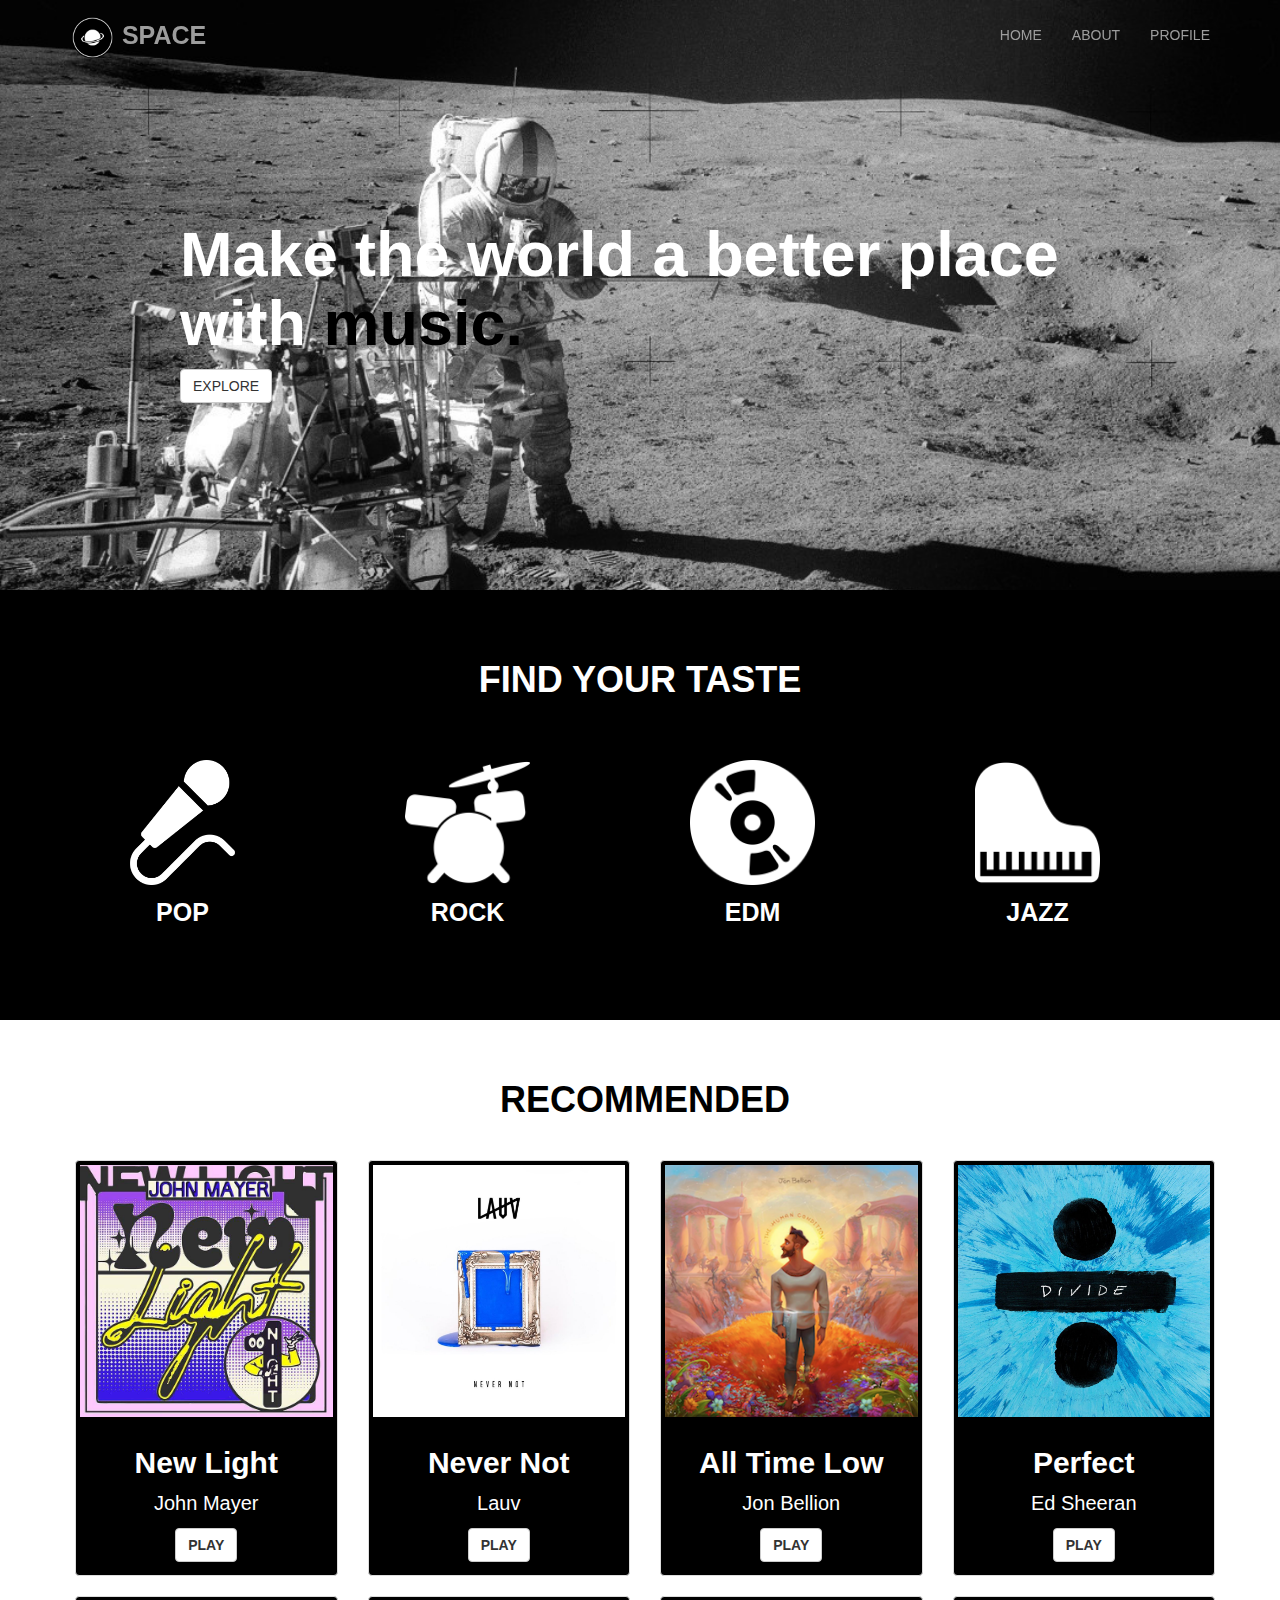
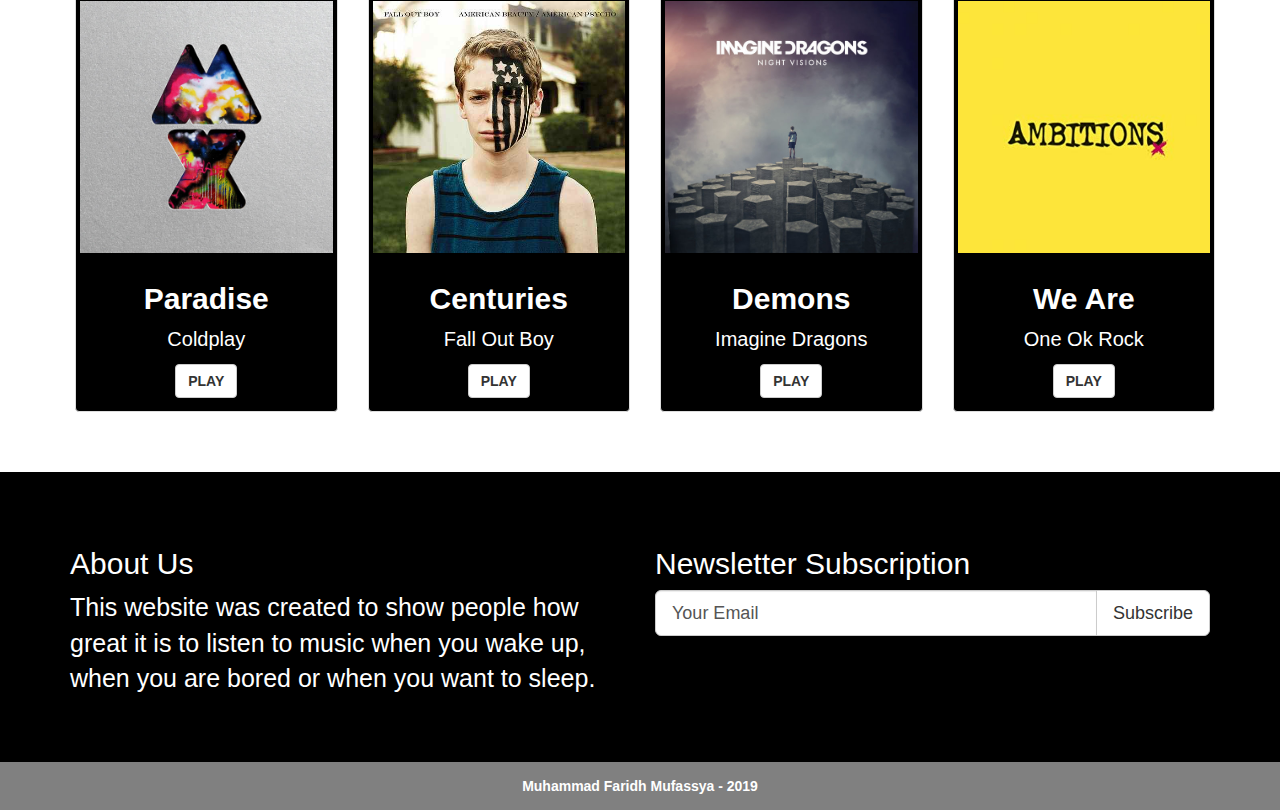
==== index.html @ abeb9b3a "first commit" ====
<!DOCTYPE html>
<html lang="en">
<head>
<meta charset="UTF-8">
	<title>Document</title>
	<link rel="stylesheet" type="text/css" href="css/bootstrap.min.css">
	<link rel="stylesheet" type="text/css" href="css/style.css">
	<link rel="stylesheet" href="https://use.fontawesome.com/releases/v5.6.3/css/all.css" integrity="sha384-UHRtZLI+pbxtHCWp1t77Bi1L4ZtiqrqD80Kn4Z8NTSRyMA2Fd33n5dQ8lWUE00s/" crossorigin="anonymous">
</head>
<body>
	<!--Navbar></!-->
	<nav class="navbar navbar-default navbar-inverse navbar-fixed-top">
		<div class="container">
			
			<div class="navbar-header">
				<button type="button" class="navbar-toggle collapsed" data-toggle="collapse" data-target="#bs-example-navbar-collapse-1" aria-expanded="false">
					<span class="sr-only">Toggle navigation</span>
					<span class="icon-bar"></span>
					<span class="icon-bar"></span>
					<span class="icon-bar"></span>
				</button>
				<a href="#" class="navbar-brand">
					<p><b><img src="img/logo.png" width="45px" height="45px" alt="logo"> SPACE</p></b>
				</a>
			</div>

			<div class="collapse navbar-collapse" id="bs-example-navbar-collapse-1">
				<ul class="nav navbar-nav navbar-right">
					<li><a class="h" href="index.html">HOME</a></li>
					<li><a class="a" href="#about">ABOUT</a></li>
					<li><a class="a" href="profil.html">PROFILE</a></li>
				</ul>
			</div>

		</div>
	</nav>
	<!--Navbar></!-->
	
	<!--Background></!-->
	<div id="background">
		<div class="jumbotron">
			<h1><b>Make the world a better place with<font color="black"> music.</font></h1></b>
			<p><a href="#" class="btn btn-default" role="button">EXPLORE</a></p>
		</div>
	</div>
	<!--Background></!-->

	<!--Taste></!-->
	<div id="taste">
		<div class="container atas">
			<h1 class="title text-center"><b>FIND YOUR TASTE</b></h1>
			<div class="col-lg-2">
				<img src="img/pop2.png" width="200px" height="200px" alt="YOUR" class="img-responsive img-center">
				<div class="your-taste">
					<p class="text-center"><strong>POP</strong></p>
				</div>
			</div>

			<div class="col-lg-2" style="text-align: center;">
				<img src="img/rock2.png" width="200px" height="200px" alt="YOUR" class="img-responsive  img-center">
				<div class="your-taste">
					<p class="text-center"><strong>ROCK</strong></p>
				</div>
			</div>

			<div class="col-lg-2">
				<img src="img/edm2.png" width="200px" height="200px" alt="YOUR" class="img-responsive  img-center">
				<div class="your-taste">
					<p class="text-center"><strong>EDM</strong></p>
				</div>
			</div>

			<div class="col-lg-2">
				<img src="img/jazz2.png" width="200px" height="200px" alt="YOUR" class="img-responsive  img-center">
				<div class="your-taste">
					<p class="text-center"><strong>JAZZ</strong></p>
				</div>
			</div>
		</div>
	</div>
	<!--Taste></!-->
	
	<!--Container Bawah></!-->
	<div id="bawah">
	<div class="container bawah">
		<h1 class="text-center">RECOMMENDED</h1>
		<div class="row">
			<div class="col-lg-3">
				<div class="thumbnail"><img src="img/7.jpg">
					<div class="caption">
						<h3>New Light</h3>
						<p>John Mayer</p>
            			<button class="btn btn-default center-block" type="button">PLAY</button>
					</div>
				</div>
			</div>

			<div class="col-lg-3">
				<div class="thumbnail"><img src="img/6.jpg">
					<div class="caption">
						<h3>Never Not</h3>
						<p>Lauv</p>
            			<button class="btn btn-default center-block" type="button">PLAY</button>
					</div>
				</div>
			</div>

			<div class="col-lg-3">
				<div class="thumbnail"><img src="img/3.jpg">
					<div class="caption">
						<h3>All Time Low</h3>
						<p>Jon Bellion</p>
            			<button class="btn btn-default center-block" type="button">PLAY</button>
					</div>
				</div>
			</div>

			<div class="col-lg-3">
				<div class="thumbnail"><img src="img/4.jpg">
					<div class="caption">
						<h3>Perfect</h3>
						<p>Ed Sheeran</p>
            			<button class="btn btn-default center-block" type="button">PLAY</button>
					</div>
				</div>
			</div>

			<div class="col-lg-3">
				<div class="thumbnail"><img src="img/8.jpg">
					<div class="caption">
						<h3>Paradise</h3>
						<p>Coldplay</p>
            			<button class="btn btn-default center-block" type="button">PLAY</button>
					</div>
				</div>
			</div>

			<div class="col-lg-3">
				<div class="thumbnail"><img src="img/9.jpg">
					<div class="caption">
						<h3>Centuries</h3>
						<p>Fall Out Boy</p>
            			<button class="btn btn-default center-block" type="button">PLAY</button>
					</div>
				</div>
			</div>

			<div class="col-lg-3">
				<div class="thumbnail"><img src="img/12.jpg">
					<div class="caption">
						<h3>Demons</h3>
						<p>Imagine Dragons</p>
            			<button class="btn btn-default center-block" type="button">PLAY</button>
					</div>
				</div>
			</div>

			<div class="col-lg-3">
				<div class="thumbnail"><img src="img/5.jpg">
					<div class="caption">
						<h3>We Are</h3>
						<p>One Ok Rock</p>
            			<a href="music/we are.mp3" ><button class="btn btn-default center-block" type="button">PLAY </button></a>
					</div>
				</div>
			</div>
		</div>
	</div>
	</div>
	<!--Container Bawah></!-->

	<!--About></!-->
	<div id="about">
		<div class="container footer">
			<div class="col-lg-6">
				<h2>About Us</h2>
				<p>This website was created to show people how great it is to listen to music when you wake up, when you are bored or when you want to sleep.</p>
			</div>

			<div class="col-lg-6">
        	  <h2>Newsletter Subscription</h2>
        	  <div class="input-group input-group-lg">
         	   <input type="text" class="form-control" value="Your Email">
         	   	<div class="input-group-btn">
          	    	<button class="btn btn-default" type="submit">Subscribe </button>
        	    </div>
       	   </div>
      	  </div>

       		 <div id="icon">
              	<i><a class="fab fa-tumblr-square" style="font-size:45px" href="#" style="color: white;"></a></i>
              	<i><a class="fab fa-facebook-square" style="font-size:45px" href="#" style="color: white;"></a></i>
              	<i><a class="fab fa-twitter-square" style="font-size:45px" href="#" style="color: white;"></a></i>
              	<i><a class="fab fa-youtube-square" style="font-size:45px" href="#" style="color: white;"></a></i>
        	 </div>
        </div>
	</div>
	<!--About></!-->

	<!--Footer></!-->
	<footer>
		<div class="container">
			<div class="text-center">Muhammad Faridh Mufassya - 2019</div>
		</div>
	</footer>
	<!--Footer></!-->
	
	<script src="js/jquery.min.js"></script>
	<script src="js/bootstrap.min.js"></script>
	</body>
</html>
---- css/style.css ----
body{
	margin-left: 0px;
}

p{
	font-size: 25px;
}

.nav{
	margin-top: 10px;
	padding-bottom: 20px;
}

.navbar{
	background-color: transparent;
	border: none;
	background: none;
	box-shadow: none;
}

#background{
	background: url('../img/tes2.jpg')no-repeat;
	background-size: cover;
	height: 590px;
	max-height: 1112px;
}

#background .jumbotron{
	padding-top: 200px;
	background: none;
	margin-left: 180px;
	max-width: 1000px;
	color: white;
}


#taste{
	padding-top: 50px;
	background: black;
	padding-bottom: 30px;
	margin-bottom: -30px;
}

.container.atas h1{
	color: white;
}

.container.atas .col-lg-2{
	padding-top: 50px;
	color: white;
	text-align: center;
	margin-right: 95px;
	margin-bottom: 50px;
	padding-left: 50px;
}

.your-taste{
	padding-top: 10px;
}

#bawah{
	margin-top: 30px;
	padding-top: 40px;
	padding-left: 10px;
	padding-bottom: 40px;
}

.row .col-lg-3 .thumbnail{
	background-color: black;
}

.thumbnail .caption{
	color: white;
}

.container.bawah h1{
	padding-bottom: 30px;
	font-weight: bold;
	color: black;
}

.container.bawah h3{
	text-align: center;
	font-weight: bold;
	font-size: 30px;
}

.container.bawah p{
	text-align: center;
	font-size: 20px;
}

.container.bawah .btn{
	font-weight: bold;
}

#about{
	background-color: black;
}

#about .container{
  width: 100%;
  padding: 55px;
  color: white;
}



#icon a.fab.fa-facebook-square{
  color: white;
  margin-left:15px;
  margin-top: 10px;
}

#icon a.fab.fa-twitter-square{
	color: white;
  margin-left:15px;
  margin-top: 10px;
}

#icon a.fab.fa-youtube-square{
	color: white;
  margin-left:15px;
  margin-top: 10px;
}

#icon a.fab.fa-tumblr-square{
	color: white;
	margin-left: 15px;
	margin-top: 10px;
}

footer{
	padding: 14px;
	font-weight: bold;
	background: grey;
	color: white;
}
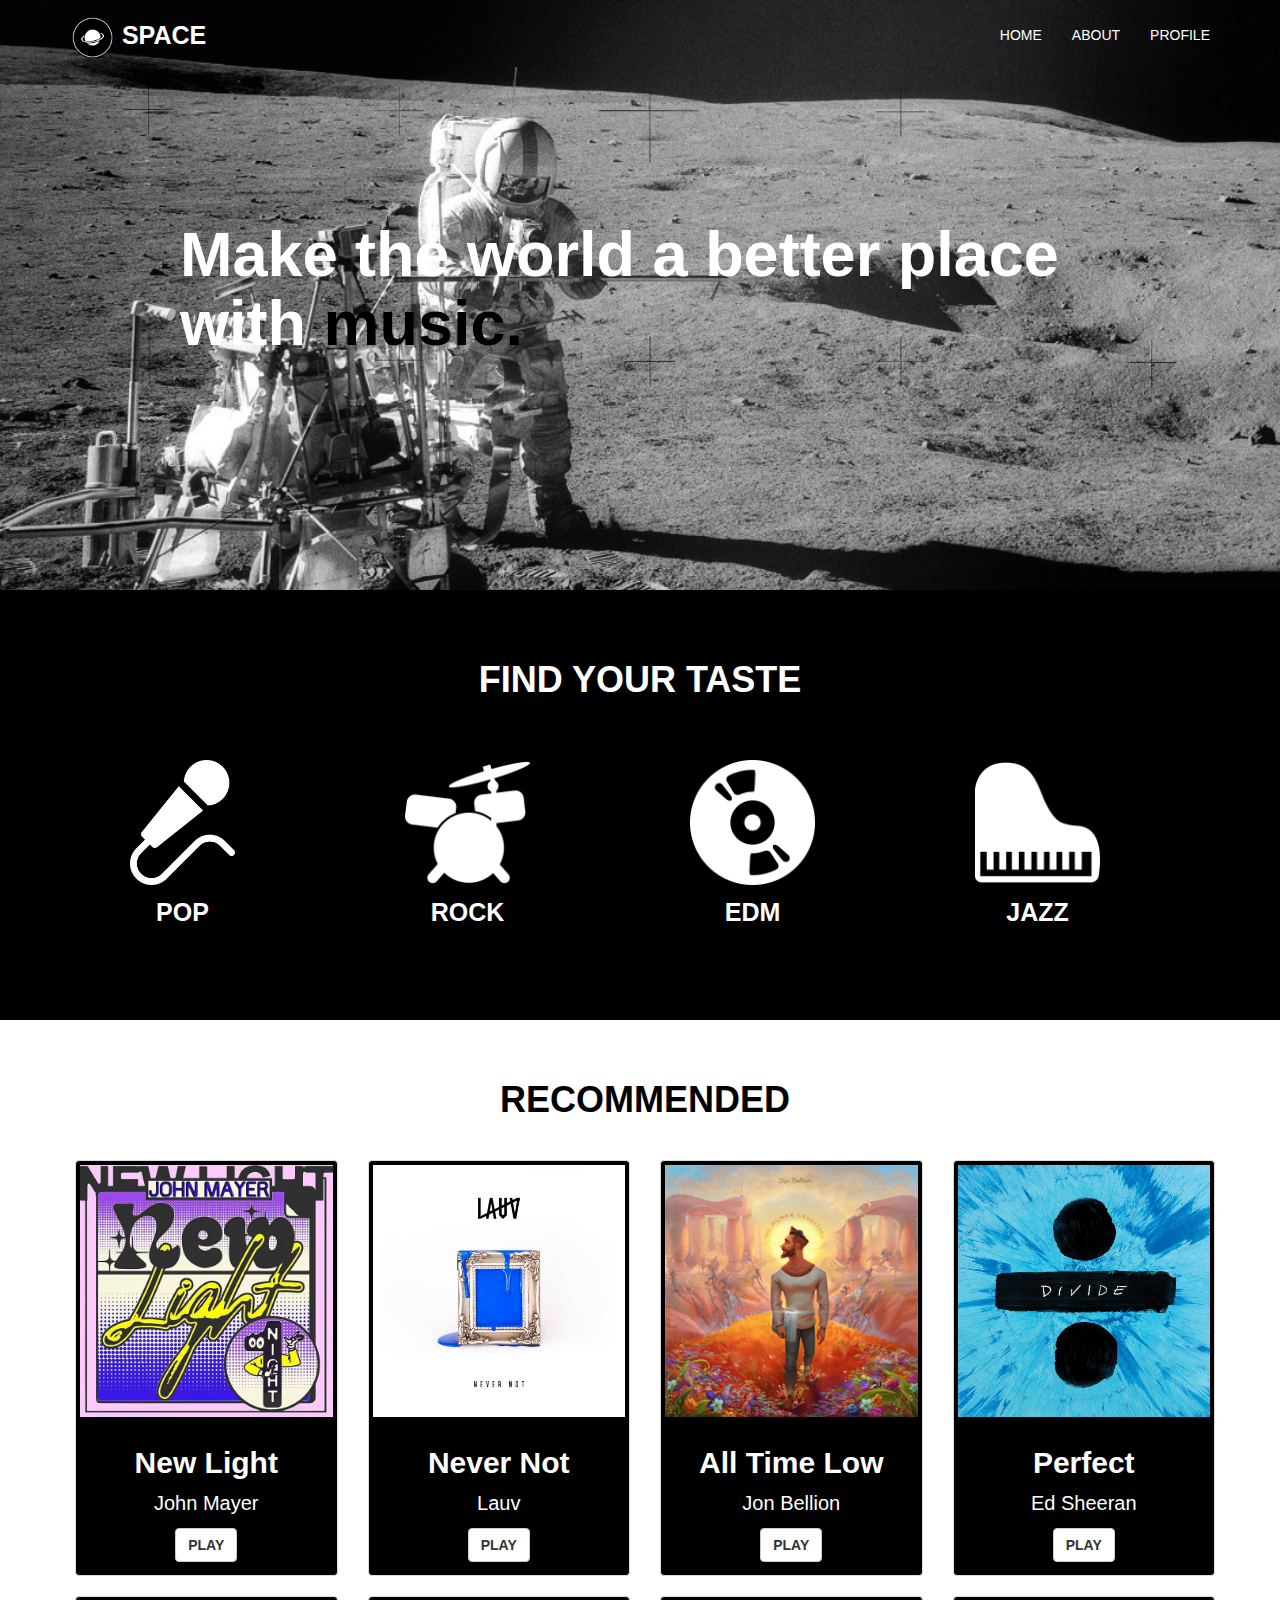
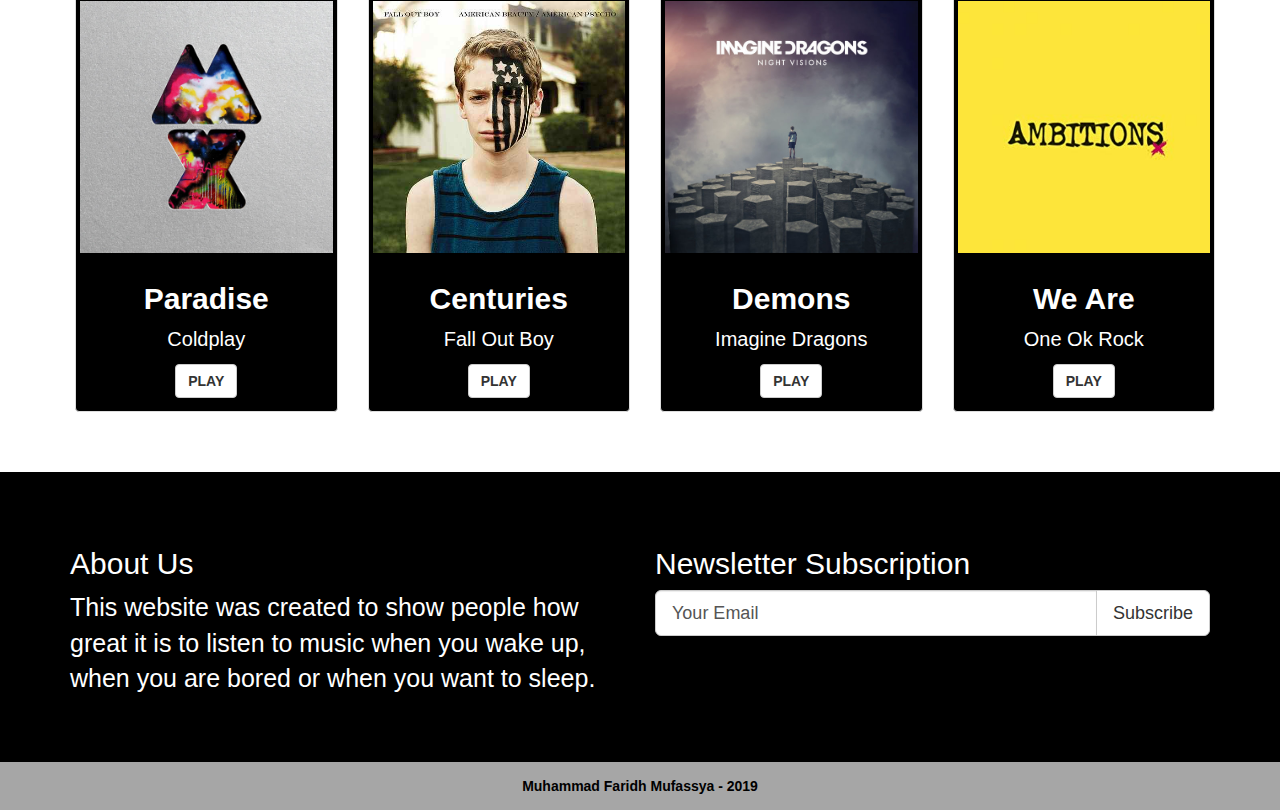
==== commit b6aec6b9: "first commit" ====
--- a/index.html
+++ b/index.html
@@ -9,7 +9,7 @@
 </head>
 <body>
 	<!--Navbar></!-->
-	<nav class="navbar navbar-default navbar-inverse navbar-fixed-top">
+	<nav class="navbar navbar-default navbar-inverse navbar-static-top">
 		<div class="container">
 			
 			<div class="navbar-header">
@@ -19,7 +19,7 @@
 					<span class="icon-bar"></span>
 					<span class="icon-bar"></span>
 				</button>
-				<a href="#" class="navbar-brand">
+				<a href="index.html" class="navbar-brand">
 					<p><b><img src="img/logo.png" width="45px" height="45px" alt="logo"> SPACE</p></b>
 				</a>
 			</div>
@@ -40,7 +40,6 @@
 	<div id="background">
 		<div class="jumbotron">
 			<h1><b>Make the world a better place with<font color="black"> music.</font></h1></b>
-			<p><a href="#" class="btn btn-default" role="button">EXPLORE</a></p>
 		</div>
 	</div>
 	<!--Background></!-->
@@ -90,7 +89,7 @@
 					<div class="caption">
 						<h3>New Light</h3>
 						<p>John Mayer</p>
-            			<button class="btn btn-default center-block" type="button">PLAY</button>
+            			<a href="music/new light.mp3"><button class="btn btn-default center-block" type="button">PLAY</button></a>
 					</div>
 				</div>
 			</div>
@@ -100,7 +99,7 @@
 					<div class="caption">
 						<h3>Never Not</h3>
 						<p>Lauv</p>
-            			<button class="btn btn-default center-block" type="button">PLAY</button>
+            			<a href="music/never not.mp3"><button class="btn btn-default center-block" type="button">PLAY</button></a>
 					</div>
 				</div>
 			</div>
@@ -110,7 +109,7 @@
 					<div class="caption">
 						<h3>All Time Low</h3>
 						<p>Jon Bellion</p>
-            			<button class="btn btn-default center-block" type="button">PLAY</button>
+            			<a href="music/atl.mp3"><button class="btn btn-default center-block" type="button">PLAY</button></a>
 					</div>
 				</div>
 			</div>
@@ -120,7 +119,7 @@
 					<div class="caption">
 						<h3>Perfect</h3>
 						<p>Ed Sheeran</p>
-            			<button class="btn btn-default center-block" type="button">PLAY</button>
+            			<a href="music/perfect.mp3"><button class="btn btn-default center-block" type="button">PLAY</button></a>
 					</div>
 				</div>
 			</div>
@@ -130,7 +129,7 @@
 					<div class="caption">
 						<h3>Paradise</h3>
 						<p>Coldplay</p>
-            			<button class="btn btn-default center-block" type="button">PLAY</button>
+            			<a href="music/paradise.mp3"><button class="btn btn-default center-block" type="button">PLAY</button></a>
 					</div>
 				</div>
 			</div>
@@ -140,7 +139,7 @@
 					<div class="caption">
 						<h3>Centuries</h3>
 						<p>Fall Out Boy</p>
-            			<button class="btn btn-default center-block" type="button">PLAY</button>
+            			<a href="music/centuries.mp3"><button class="btn btn-default center-block" type="button">PLAY</button></a>
 					</div>
 				</div>
 			</div>
@@ -150,7 +149,7 @@
 					<div class="caption">
 						<h3>Demons</h3>
 						<p>Imagine Dragons</p>
-            			<button class="btn btn-default center-block" type="button">PLAY</button>
+            			<a href="music/demons.mp3"><button class="btn btn-default center-block" type="button">PLAY</button></a>
 					</div>
 				</div>
 			</div>
--- a/css/style.css
+++ b/css/style.css
@@ -133,6 +133,27 @@
 footer{
 	padding: 14px;
 	font-weight: bold;
-	background: grey;
+	background: #a6a6a6;
+	color: black;
+}
+
+.navbar{
+	margin-bottom: -80px;
+	background: none;
+}
+
+.navbar .nav li > a{
 	color: white;
 }
+
+.navbar .nav li > a:hover{
+	color: #a6a6a6;
+}
+
+.navbar .navbar-brand p{
+	color: white;
+}
+
+.navbar .navbar-brand p:hover{
+	color: #a6a6a6;
+}